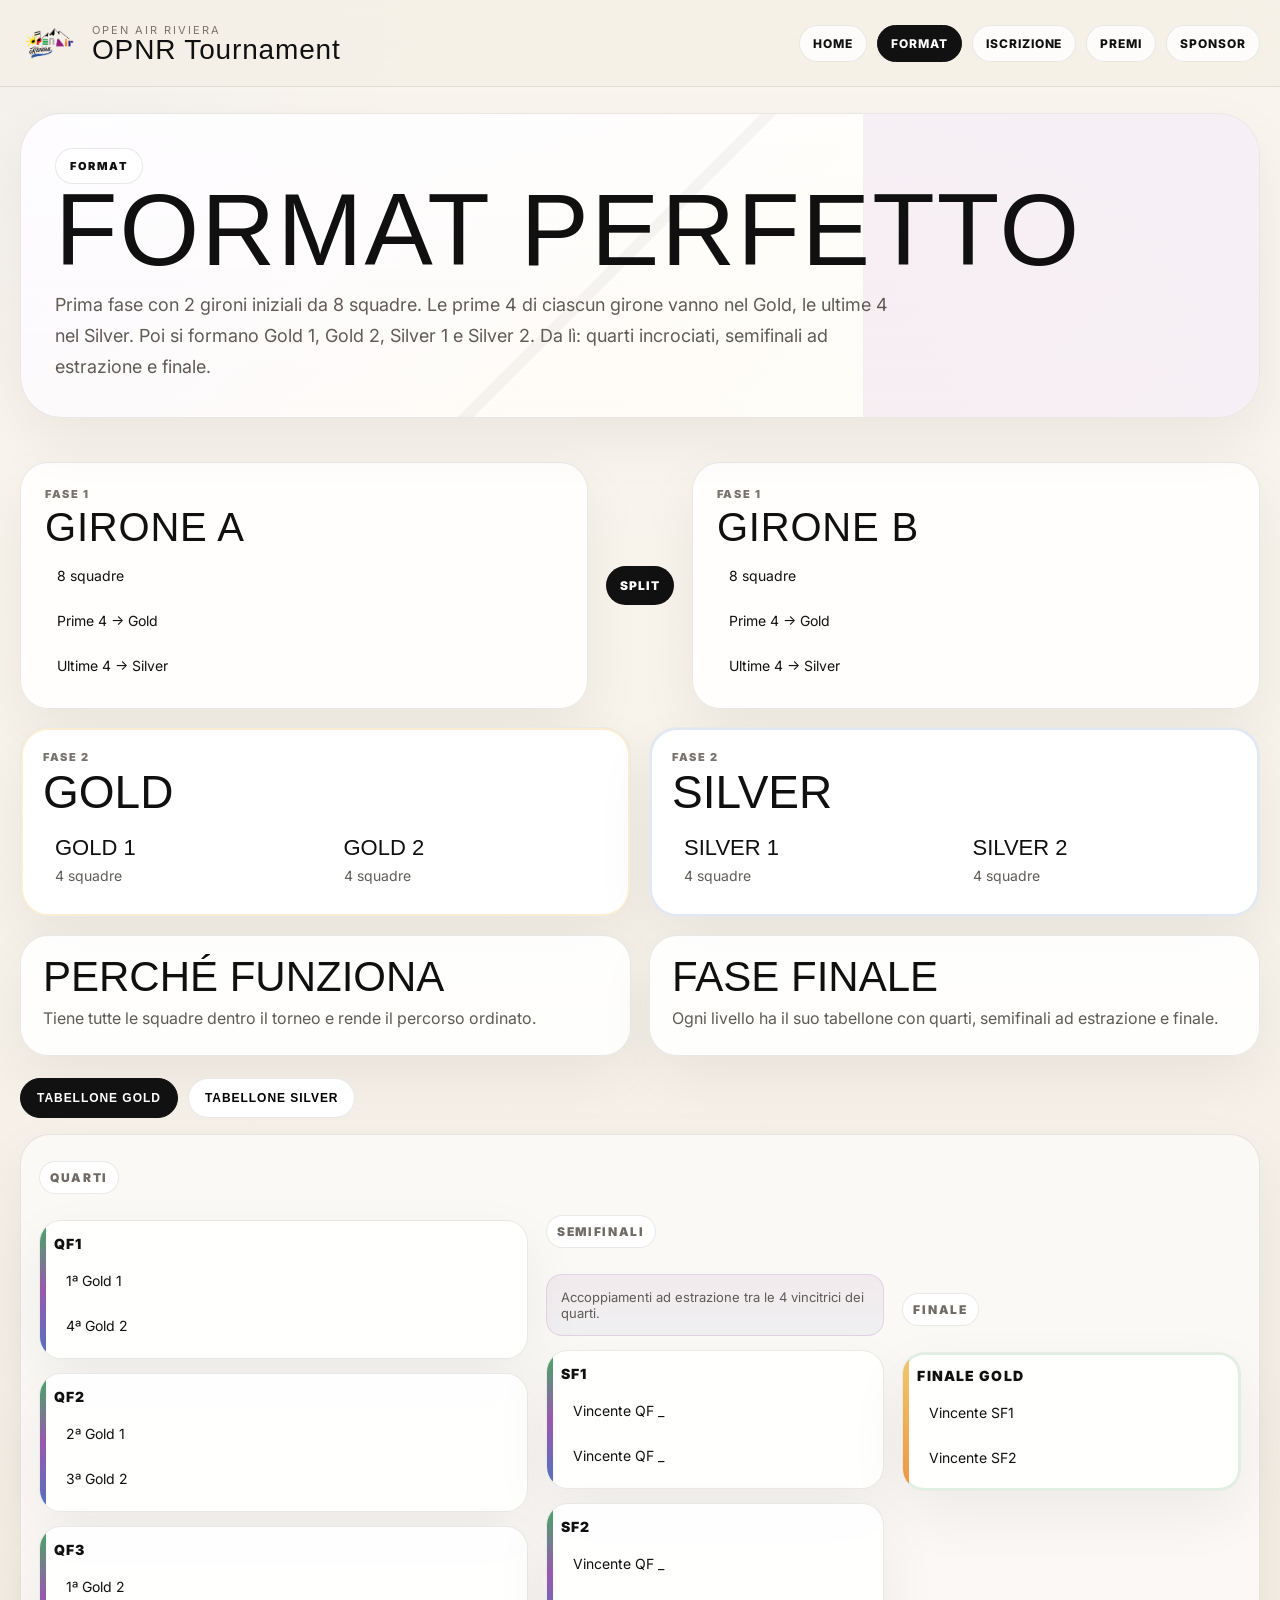
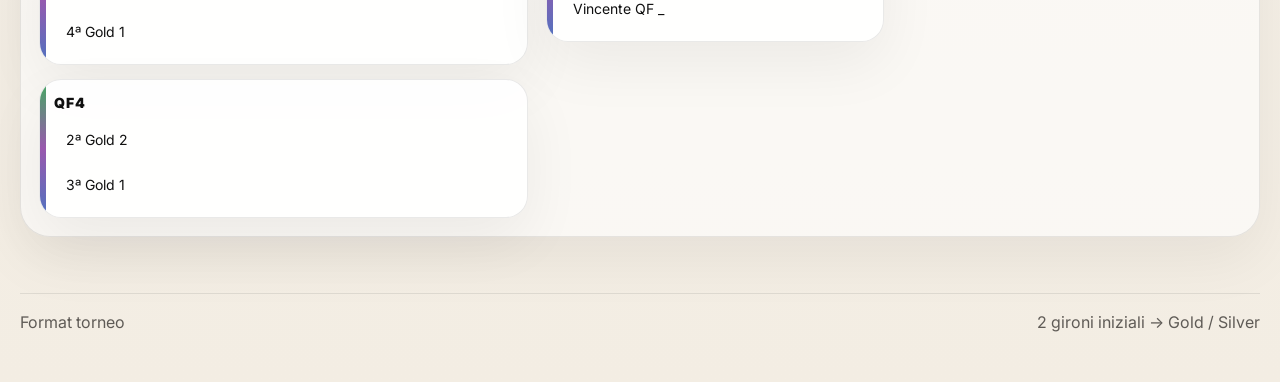
==== format.html @ 982b8d22 "first commit" ====
<!DOCTYPE html>
<html lang="it">
<head>
  <meta charset="UTF-8">
  <meta name="viewport" content="width=device-width, initial-scale=1.0">
  <title>Format — OPNR Riviera Tournament</title>
  <link rel="preconnect" href="https://fonts.googleapis.com">
  <link rel="preconnect" href="https://fonts.gstatic.com" crossorigin>
  <link href="https://fonts.googleapis.com/css2?family=Inter:wght@400;500;600;700;800;900&display=swap" rel="stylesheet">
  <link rel="stylesheet" href="styles.css">
</head>
<body>
<header class="site-header">
  <div class="container nav">
    <a class="brand" href="index.html">
      <img src="Logo_def_OAR_WA_edited.png" alt="Open Air Riviera logo">
      <div><small>Open Air Riviera</small><strong>OPNR Tournament</strong></div>
    </a>
    <nav class="menu"><a href="index.html">Home</a><a href="format.html" class="is-current">Format</a><a href="iscrizione.html">Iscrizione</a><a href="premi.html">Premi</a><a href="sponsor.html">Sponsor</a></nav>
    <button class="menu-toggle" id="menuToggle" aria-label="Apri menu"><span></span><span></span></button>
  </div>
  <div class="mobile-menu" id="mobileMenu"><a href="index.html">Home</a>
<a href="format.html">Format</a>
<a href="iscrizione.html">Iscrizione</a>
<a href="premi.html">Premi</a>
<a href="sponsor.html">Sponsor</a></div>
</header>
<main>
<section class="page-hero">
  <div class="container">
    <div class="hero-shell">
      <div class="hero-grid">
        <div>
          <div class="eyebrow">Format</div>
          <h1>Format perfetto</h1>
          <p>
            Prima fase con 2 gironi iniziali da 8 squadre. Le prime 4 di ciascun girone vanno nel Gold,
            le ultime 4 nel Silver. Poi si formano Gold 1, Gold 2, Silver 1 e Silver 2.
            Da lì: quarti incrociati, semifinali ad estrazione e finale.
          </p>
        </div>
      </div>
      </div>
    </div>
  </div>
</section>

<section class="section">
  <div class="container">
    <div class="format-flow">
      <article class="format-card">
        <small>Fase 1</small>
        <h3>Girone A</h3>
        <ul><li>8 squadre</li><li>Prime 4 → Gold</li><li>Ultime 4 → Silver</li></ul>
      </article>
      <div class="split-marker">Split</div>
      <article class="format-card">
        <small>Fase 1</small>
        <h3>Girone B</h3>
        <ul><li>8 squadre</li><li>Prime 4 → Gold</li><li>Ultime 4 → Silver</li></ul>
      </article>
    </div>

    <div class="phase-two">
      <article class="phase-box gold">
        <small>Fase 2</small>
        <h3>Gold</h3>
        <div class="mini-grid">
          <div class="mini-box"><strong>Gold 1</strong><span>4 squadre</span></div>
          <div class="mini-box"><strong>Gold 2</strong><span>4 squadre</span></div>
        </div>
      </article>
      <article class="phase-box silver">
        <small>Fase 2</small>
        <h3>Silver</h3>
        <div class="mini-grid">
          <div class="mini-box"><strong>Silver 1</strong><span>4 squadre</span></div>
          <div class="mini-box"><strong>Silver 2</strong><span>4 squadre</span></div>
        </div>
      </article>
    </div>

    <div class="text-grid">
      <article class="text-block"><h3>Perché funziona</h3><p>Tiene tutte le squadre dentro il torneo e rende il percorso ordinato.</p></article>
      <article class="text-block"><h3>Fase finale</h3><p>Ogni livello ha il suo tabellone con quarti, semifinali ad estrazione e finale.</p></article>
    </div>

    <div class="tabs">
      <button class="tab is-active" data-tab="gold">Tabellone Gold</button>
      <button class="tab" data-tab="silver">Tabellone Silver</button>
    </div>

    <div class="tab-panel is-active" id="tab-gold">
      <div class="bracket-wrap">
      <div class="bracket">
        <div class="round">
          <h4>Quarti</h4>
          <div class="match"><strong>QF1</strong><div class="team">1ª Gold 1</div><div class="team">4ª Gold 2</div></div>
          <div class="match"><strong>QF2</strong><div class="team">2ª Gold 1</div><div class="team">3ª Gold 2</div></div>
          <div class="match"><strong>QF3</strong><div class="team">1ª Gold 2</div><div class="team">4ª Gold 1</div></div>
          <div class="match"><strong>QF4</strong><div class="team">2ª Gold 2</div><div class="team">3ª Gold 1</div></div>
        </div>
        <div class="round semis">
          <h4>Semifinali</h4>
          <div class="draw-box">Accoppiamenti ad estrazione tra le 4 vincitrici dei quarti.</div>
          <div class="match"><strong>SF1</strong><div class="team">Vincente QF _</div><div class="team">Vincente QF _</div></div>
          <div class="match"><strong>SF2</strong><div class="team">Vincente QF _</div><div class="team">Vincente QF _</div></div>
        </div>
        <div class="round final">
          <h4>Finale</h4>
          <div class="match final-match"><strong>Finale Gold</strong><div class="team">Vincente SF1</div><div class="team">Vincente SF2</div></div>
        </div>
      </div>
      </div>
    </div>

    <div class="tab-panel" id="tab-silver">
      <div class="bracket-wrap">
      <div class="bracket">
        <div class="round">
          <h4>Quarti</h4>
          <div class="match"><strong>QF1</strong><div class="team">1ª Silver 1</div><div class="team">4ª Silver 2</div></div>
          <div class="match"><strong>QF2</strong><div class="team">2ª Silver 1</div><div class="team">3ª Silver 2</div></div>
          <div class="match"><strong>QF3</strong><div class="team">1ª Silver 2</div><div class="team">4ª Silver 1</div></div>
          <div class="match"><strong>QF4</strong><div class="team">2ª Silver 2</div><div class="team">3ª Silver 1</div></div>
        </div>
        <div class="round semis">
          <h4>Semifinali</h4>
          <div class="draw-box">Accoppiamenti ad estrazione tra le 4 vincitrici dei quarti.</div>
          <div class="match"><strong>SF1</strong><div class="team">Vincente QF _</div><div class="team">Vincente QF _</div></div>
          <div class="match"><strong>SF2</strong><div class="team">Vincente QF _</div><div class="team">Vincente QF _</div></div>
        </div>
        <div class="round final">
          <h4>Finale</h4>
          <div class="match final-match"><strong>Finale Silver</strong><div class="team">Vincente SF1</div><div class="team">Vincente SF2</div></div>
        </div>
      </div>
      </div>
    </div>
  </div>
</section>
</main>
<footer class="footer"><div class="container footer-line"><div>Format torneo</div><div>2 gironi iniziali → Gold / Silver</div></div></footer>
<script src="script.js"></script>
</body>
</html>
---- styles.css ----
:root{
  --bg:#f4efe6;
  --paper:#fffdf8;
  --paper-2:#f7f1e7;
  --ink:#101010;
  --muted:#5f5b56;
  --green:#2ea24e;
  --purple:#8e46a5;
  --orange:#ef8a2d;
  --blue:#3b63b8;
  --gold:#efc35f;
  --line:rgba(16,16,16,.09);
  --line-strong:rgba(16,16,16,.15);
  --shadow:0 22px 60px rgba(0,0,0,.06);
  --radius-xl:34px;
  --radius-lg:26px;
  --radius-md:18px;
  --max:1320px;
  --headline: Impact, Haettenschweiler, "Arial Narrow Bold", sans-serif;
  --body: Inter, system-ui, sans-serif;
}
*{box-sizing:border-box}
html{scroll-behavior:smooth}
body{
  margin:0;
  font-family:var(--body);
  color:var(--ink);
  background:
    radial-gradient(circle at top left, rgba(59,99,184,.04), transparent 18%),
    linear-gradient(180deg,#faf6ef 0%, #f3ede3 100%);
}
a{text-decoration:none;color:inherit}
img{display:block;max-width:100%}
.container{width:min(var(--max), calc(100% - 40px));margin:0 auto}

.site-header{
  position:sticky;
  top:0;
  z-index:90;
  backdrop-filter:blur(16px);
  background:rgba(244,239,230,.82);
  border-bottom:1px solid var(--line);
}
.nav{
  display:flex;
  align-items:center;
  justify-content:space-between;
  gap:18px;
  padding:14px 0;
}
.brand{
  display:flex;
  align-items:center;
  gap:14px;
}
.brand img{
  width:58px;height:58px;object-fit:contain;
}
.brand small{
  display:block;
  font-size:11px;
  letter-spacing:.18em;
  text-transform:uppercase;
  color:#7b746d;
}
.brand strong{
  display:block;
  font-family:var(--headline);
  font-weight:400;
  font-size:28px;
  line-height:.92;
  letter-spacing:.03em;
}
.menu{
  display:flex;
  gap:10px;
  flex-wrap:wrap;
}
.menu a{
  padding:10px 13px;
  border-radius:999px;
  border:1px solid var(--line);
  background:rgba(255,255,255,.82);
  font-size:12px;
  font-weight:800;
  text-transform:uppercase;
  letter-spacing:.08em;
}
.menu a.is-current{
  background:#111;
  color:#fff;
  border-color:#111;
}
.menu-toggle{
  display:none;
  width:48px;height:48px;
  border-radius:14px;
  border:1px solid var(--line);
  background:#fff;
  align-items:center;justify-content:center;flex-direction:column;gap:5px;
}
.menu-toggle span{display:block;width:18px;height:2px;background:#111}
.mobile-menu{
  display:none;
  background:rgba(244,239,230,.96);
  border-top:1px solid var(--line);
}
.mobile-menu a{
  display:block;
  padding:14px 20px;
  border-bottom:1px solid var(--line);
  font-weight:700;
}
.mobile-menu.is-open{display:block}

.hero{
  padding:30px 0 24px;
}
.hero-shell{
  position:relative;
  overflow:hidden;
  border-radius:42px;
  border:1px solid var(--line);
  background:
    linear-gradient(180deg, rgba(255,255,255,.84), rgba(255,255,255,.58)),
    linear-gradient(135deg, #f7f0ff 0%, #fff8ea 58%, #fffdf8 100%);
  box-shadow:var(--shadow);
}
.hero-shell::before{
  content:"";
  position:absolute;
  inset:0;
  background:
    linear-gradient(135deg, transparent 0 48%, rgba(16,16,16,.04) 48% 49%, transparent 49% 100%),
    linear-gradient(90deg, transparent 0 68%, rgba(142,70,165,.08) 68% 100%);
  pointer-events:none;
}
.hero-grid{
  position:relative;
  z-index:2;
  display:grid;
  grid-template-columns:1.08fr .92fr;
  gap:24px;
  padding:38px;
}
.eyebrow{
  display:inline-flex;
  align-items:center;
  gap:10px;
  padding:10px 14px;
  border-radius:999px;
  background:#fff;
  border:1px solid var(--line);
  font-size:11px;
  font-weight:900;
  text-transform:uppercase;
  letter-spacing:.14em;
}
.hero-copy h1,
.page-hero h1,
.section-head h2,
.card-title,
.price-row h2,
.prize-col h3,
.partner-card h3,
.feature-card h3,
.format-card h3,
.info-card h3,
.visibility-card h3{
  margin:0;
  font-family:var(--headline);
  font-weight:400;
  text-transform:uppercase;
  line-height:.9;
  letter-spacing:.02em;
}
.hero-copy h1{
  margin:18px 0 16px;
  font-size:clamp(74px, 9vw, 150px);
}
.hero-copy h1 span{
  display:block;
  color:var(--purple);
}
.hero-copy p,
.page-hero p,
.section-head p,
.feature-card p,
.info-card p,
.partner-card p,
.visibility-card p,
.included span,
.prize-item span,
.text-block p{
  margin:0;
  color:var(--muted);
  line-height:1.72;
}
.hero-copy p{max-width:710px;font-size:18px}
.hero-actions{
  display:flex;
  gap:12px;
  flex-wrap:wrap;
  margin:24px 0;
}
.btn{
  display:inline-flex;
  align-items:center;
  justify-content:center;
  padding:14px 18px;
  border-radius:999px;
  font-size:13px;
  font-weight:900;
  text-transform:uppercase;
  letter-spacing:.08em;
}
.btn-primary{background:#111;color:#fff}
.btn-secondary{background:#fff;border:1px solid var(--line-strong)}
.stats{
  display:grid;
  grid-template-columns:repeat(3,1fr);
  gap:14px;
  max-width:760px;
}
.stat,
.info-card,
.feature-card,
.format-card,
.card-large,
.included,
.mockup,
.prize-col,
.prize-item,
.partner-card,
.visibility-card,
.match,
.text-block{
  background:rgba(255,255,255,.9);
  border:1px solid var(--line);
  box-shadow:var(--shadow);
}
.stat{
  border-radius:22px;
  padding:18px;
}
.stat strong{
  display:block;
  font-size:32px;
  line-height:1;
  margin-bottom:8px;
}
.stat span{
  display:block;
  font-size:14px;
  color:var(--muted);
  line-height:1.45;
}
.hero-side{
  display:grid;
  gap:18px;
}
.info-card{
  border-radius:28px;
  padding:22px;
}
.info-card small,
.format-card small,
.partner-card small{
  display:block;
  margin-bottom:8px;
  font-size:11px;
  font-weight:900;
  text-transform:uppercase;
  letter-spacing:.14em;
  color:#79736d;
}
.info-card h3{font-size:40px;margin:0 0 8px}

.section{
  padding:26px 0;
}
.section-alt{
  background:linear-gradient(180deg, rgba(255,255,255,.16), rgba(255,255,255,0));
}
.section-head{
  display:flex;
  align-items:flex-end;
  justify-content:space-between;
  gap:20px;
  margin-bottom:20px;
}
.section-head h2{font-size:64px}
.section-head p{max-width:660px}

.page-hero{
  padding:26px 0 18px;
}
.page-hero .hero-grid{
  grid-template-columns:1fr;
  padding:34px;
}
.page-hero h1{
  font-size:clamp(58px, 8vw, 118px);
}
.page-hero p{
  max-width:860px;
  margin-top:14px;
  font-size:18px;
}

.concept-grid{
  display:grid;
  grid-template-columns:repeat(3,1fr);
  gap:16px;
}
.feature-card{
  border-radius:26px;
  padding:22px;
}
.feature-card h3{font-size:34px;margin:0 0 8px}

.format-flow{
  display:grid;
  grid-template-columns:1fr auto 1fr;
  gap:18px;
  align-items:center;
}
.format-card{
  border-radius:28px;
  padding:24px;
}
.format-card h3{font-size:40px;margin:0 0 12px}
.format-card ul,
.partner-list{
  list-style:none;
  padding:0;
  margin:0;
  display:grid;
  gap:8px;
}
.format-card li,
.mini-box,
.partner-list li,
.team{
  padding:10px 12px;
  border-radius:12px;
  background:var(--paper-soft);
  font-size:14px;
}
.split-marker{
  display:inline-flex;
  align-items:center;
  justify-content:center;
  padding:12px 14px;
  border-radius:999px;
  background:#111;
  color:#fff;
  font-size:12px;
  font-weight:900;
  text-transform:uppercase;
  letter-spacing:.08em;
}
.phase-two{
  display:grid;
  grid-template-columns:1fr 1fr;
  gap:18px;
  margin-top:18px;
}
.phase-box{
  border-radius:28px;
  padding:22px;
  background:#fff;
  border:1px solid var(--line);
  box-shadow:var(--shadow);
}
.phase-box.gold{box-shadow:inset 0 0 0 2px rgba(240,194,95,.28), var(--shadow)}
.phase-box.silver{box-shadow:inset 0 0 0 2px rgba(59,99,184,.15), var(--shadow)}
.phase-box small{
  display:block;
  margin-bottom:8px;
  font-size:11px;
  font-weight:900;
  text-transform:uppercase;
  letter-spacing:.14em;
  color:#79736d;
}
.phase-box h3{
  margin:0 0 12px;
  font-family:var(--headline);
  font-size:46px;
  font-weight:400;
  text-transform:uppercase;
  line-height:.9;
}
.mini-grid{
  display:grid;
  grid-template-columns:1fr 1fr;
  gap:12px;
}
.mini-box strong{
  display:block;
  margin-bottom:6px;
  font-size:22px;
  font-family:var(--headline);
  font-weight:400;
  text-transform:uppercase;
}
.mini-box span{
  color:var(--muted);
  font-size:14px;
}
.text-grid{
  display:grid;
  grid-template-columns:1fr 1fr;
  gap:18px;
  margin-top:18px;
}
.text-block{
  border-radius:28px;
  padding:22px;
}
.text-block h3{
  margin:0 0 8px;
  font-family:var(--headline);
  font-size:42px;
  font-weight:400;
  text-transform:uppercase;
  line-height:.92;
}
.tabs{
  display:flex;
  gap:10px;
  flex-wrap:wrap;
  margin-top:22px;
}
.tab{
  padding:12px 16px;
  border-radius:999px;
  border:1px solid var(--line);
  background:#fff;
  cursor:pointer;
  font-size:12px;
  font-weight:900;
  text-transform:uppercase;
  letter-spacing:.08em;
}
.tab.is-active{
  background:#111;
  color:#fff;
  border-color:#111;
}
.tab-panel{display:none;margin-top:16px}
.tab-panel.is-active{display:block}
.bracket{
  display:grid;
  grid-template-columns:1.3fr .9fr .9fr;
  gap:18px;
  align-items:start;
}
.round{
  display:grid;
  gap:14px;
}
.round h4{
  margin:0 0 12px;
  font-size:12px;
  font-weight:900;
  text-transform:uppercase;
  letter-spacing:.14em;
  color:#706b65;
}
.round.semis{padding-top:54px}
.round.final{padding-top:132px}
.match{
  border-radius:22px;
  padding:14px;
}
.match strong{
  display:block;
  margin-bottom:10px;
  font-size:14px;
  font-weight:900;
  text-transform:uppercase;
  letter-spacing:.08em;
}
.team + .team{margin-top:8px}
.draw-box{
  padding:14px;
  border-radius:16px;
  border:1px solid rgba(142,70,165,.12);
  background:linear-gradient(180deg, rgba(142,70,165,.06), rgba(59,99,184,.04));
  color:var(--muted);
  font-size:13px;
}
.final-match{
  box-shadow:inset 0 0 0 2px rgba(46,162,78,.16), var(--shadow);
}

.two-col{
  display:grid;
  grid-template-columns:1.05fr .95fr;
  gap:20px;
}
.card-large{
  border-radius:32px;
  padding:28px;
}
.price-row{
  display:flex;
  align-items:flex-start;
  justify-content:space-between;
  gap:16px;
  margin-top:14px;
}
.price-row h2{font-size:60px}
.price-row span{
  font-size:14px;
  font-weight:800;
  text-transform:uppercase;
  letter-spacing:.08em;
  color:var(--muted);
}
.included-grid{
  display:grid;
  grid-template-columns:1fr 1fr;
  gap:14px;
  margin-top:20px;
}
.included{
  border-radius:22px;
  padding:18px;
}
.included strong,
.prize-item strong{
  display:block;
  margin-bottom:8px;
  font-size:19px;
}
.shirt-row{
  display:flex;
  gap:10px;
  margin-top:10px;
}
.shirt{
  width:74px;height:78px;position:relative;
  border:2px solid rgba(255,255,255,.9);
  box-shadow:0 10px 18px rgba(0,0,0,.09);
  clip-path:polygon(21% 0,36% 12%,64% 12%,79% 0,100% 20%,87% 34%,82% 100%,18% 100%,13% 34%,0 20%);
}
.shirt-a{
  background:linear-gradient(135deg, rgba(255,255,255,.24), transparent 34%), linear-gradient(90deg, var(--green) 0 34%, #fff 34% 60%, var(--purple) 60% 100%);
}
.shirt-b{
  background:linear-gradient(160deg, rgba(255,255,255,.22), transparent 34%), linear-gradient(135deg, var(--blue) 0 46%, #fff 46% 68%, var(--green) 68% 100%);
}
.shirt::after{
  content:"";
  position:absolute;
  left:50%;
  top:9px;
  transform:translateX(-50%);
  width:26px;
  height:26px;
  background:url('24dde44e-f895-4fc1-8870-c270201fd8a5.png') center/cover no-repeat;
  border-radius:8px;
}
.sub-title{
  margin:14px 0 18px;
  font-size:48px;
}
.mockups{
  display:grid;
  grid-template-columns:repeat(3,1fr);
  gap:14px;
}
.mockup{
  border-radius:22px;
  padding:14px;
}
.placeholder{
  aspect-ratio:4/5;
  display:flex;
  align-items:center;
  justify-content:center;
  border-radius:16px;
  border:2px dashed rgba(16,16,16,.14);
  background:var(--paper-soft);
  color:#7a746d;
  font-weight:800;
}
.mockup strong{
  display:block;
  margin-top:12px;
  font-size:16px;
}

.prize-grid{
  display:grid;
  grid-template-columns:repeat(3,1fr);
  gap:16px;
}
.prize-col{
  border-radius:28px;
  padding:22px;
}
.prize-col h3{
  font-size:36px;
  margin:0 0 14px;
}
.prize-col.special{
  box-shadow:inset 0 0 0 2px rgba(142,70,165,.14), var(--shadow);
}
.prize-item{
  border-radius:22px;
  padding:18px;
  background:#fff;
  border:1px solid var(--line);
}
.prize-item + .prize-item{margin-top:12px}
.prize-item.focus{
  box-shadow:inset 0 0 0 2px rgba(59,99,184,.14);
}

.visibility-layout{
  display:grid;
  grid-template-columns:300px 1fr;
  gap:18px;
}
.visibility-nav{
  display:grid;
  gap:12px;
}
.vis-btn{
  padding:18px;
  border-radius:20px;
  border:1px solid var(--line);
  background:#fff;
  cursor:pointer;
  text-align:left;
  font-weight:900;
  text-transform:uppercase;
  letter-spacing:.06em;
}
.vis-btn.is-active{
  background:#111;
  color:#fff;
  border-color:#111;
}
.vis-panel{
  display:none;
}
.vis-panel.is-active{
  display:block;
}
.visibility-card{
  border-radius:30px;
  padding:28px;
}
.visibility-card h3{font-size:48px}

.partner-highlight{
  border-radius:32px;
  padding:26px;
  margin-bottom:18px;
  background:linear-gradient(135deg, rgba(255,255,255,.94), rgba(255,255,255,.84));
  border:1px solid var(--line);
  box-shadow:var(--shadow);
}
.partner-highlight h3{
  margin:14px 0 10px;
  font-family:var(--headline);
  font-size:56px;
  font-weight:400;
  text-transform:uppercase;
  line-height:.9;
}
.partner-layout{
  display:grid;
  grid-template-columns:repeat(3,1fr);
  gap:16px;
}
.partner-card{
  border-radius:28px;
  padding:22px;
}
.partner-card h3{
  font-size:34px;
  margin:0 0 10px;
}
.footer{
  padding:30px 0 50px;
  color:var(--muted);
}
.footer-line{
  display:flex;
  justify-content:space-between;
  gap:20px;
  flex-wrap:wrap;
  border-top:1px solid var(--line);
  padding-top:18px;
}

@media (max-width:1100px){
  .hero-grid,
  .two-col,
  .visibility-layout,
  .partner-layout{
    grid-template-columns:1fr;
  }
  .concept-grid,
  .phase-two,
  .included-grid,
  .mockups,
  .prize-grid,
  .text-grid{
    grid-template-columns:repeat(2,1fr);
  }
  .bracket{
    grid-template-columns:1fr;
  }
  .round.semis,
  .round.final{
    padding-top:0;
  }
}
@media (max-width:820px){
  .menu{display:none}
  .menu-toggle{display:flex}
  .hero-grid,
  .stats,
  .concept-grid,
  .phase-two,
  .two-col,
  .included-grid,
  .mockups,
  .prize-grid,
  .text-grid{
    grid-template-columns:1fr;
  }
  .format-flow{
    grid-template-columns:1fr;
  }
  .section-head{
    flex-direction:column;
    align-items:flex-start;
  }
  .section-head h2{font-size:48px}
  .hero-copy h1{font-size:72px}
}


/* V7 home full-screen hero */
.home-hero{
  min-height:calc(100vh - 87px);
  display:flex;
  align-items:center;
}
.home-hero .hero-shell{
  min-height:calc(100vh - 140px);
}
.home-hero .hero-shell::after{
  content:"";
  position:absolute;
  inset:0;
  background:
    radial-gradient(circle at 14% 16%, rgba(46,162,78,.16), transparent 24%),
    radial-gradient(circle at 82% 18%, rgba(142,70,165,.16), transparent 22%),
    radial-gradient(circle at 70% 72%, rgba(59,99,184,.14), transparent 24%),
    radial-gradient(circle at 40% 86%, rgba(239,138,45,.16), transparent 24%);
  pointer-events:none;
}
.home-hero .hero-grid{
  min-height:calc(100vh - 140px);
  align-items:center;
}
.home-hero .hero-copy h1{
  font-size:clamp(96px, 12vw, 184px);
  max-width:980px;
}
.home-hero .hero-copy p{
  font-size:20px;
  max-width:760px;
}
.home-hero .hero-side{
  align-self:center;
}
.highlight-line{
  margin-top:18px;
  display:flex;
  gap:10px;
  flex-wrap:wrap;
}
.highlight-pill{
  padding:10px 12px;
  border-radius:999px;
  background:rgba(255,255,255,.86);
  border:1px solid var(--line);
  font-size:12px;
  font-weight:800;
  text-transform:uppercase;
  letter-spacing:.08em;
}
.home-hero .info-card{
  backdrop-filter:blur(8px);
  background:rgba(255,255,255,.84);
}
.home-hero .info-card.primary{
  background:linear-gradient(135deg, rgba(255,255,255,.96), rgba(255,255,255,.86));
  box-shadow:inset 0 0 0 2px rgba(142,70,165,.10), var(--shadow);
}
.section-slab{
  padding:10px 0 26px;
}

/* Better bracket visuals restored */
.tab-panel .bracket{
  margin-top:8px;
}
.match{
  position:relative;
  overflow:hidden;
}
.match::before{
  content:"";
  position:absolute;
  inset:0 auto 0 0;
  width:6px;
  background:linear-gradient(180deg,var(--green), var(--purple), var(--blue));
  opacity:.9;
}
.match.final-match::before{
  background:linear-gradient(180deg,var(--gold), var(--orange));
}
.round h4{
  display:inline-flex;
  width:max-content;
  padding:8px 10px;
  border-radius:999px;
  background:#fff;
  border:1px solid var(--line);
}
.draw-box{
  background:linear-gradient(180deg, rgba(142,70,165,.08), rgba(59,99,184,.06));
  border:1px solid rgba(142,70,165,.16);
}
.tab-panel.is-active{
  animation:fadeUp .28s ease;
}
@keyframes fadeUp{
  from{opacity:0;transform:translateY(8px)}
  to{opacity:1;transform:translateY(0)}
}
.bracket-wrap{
  padding:18px;
  border-radius:30px;
  background:rgba(255,255,255,.58);
  border:1px solid var(--line);
  box-shadow:var(--shadow);
}
@media (max-width:820px){
  .home-hero{
    min-height:auto;
  }
  .home-hero .hero-shell,
  .home-hero .hero-grid{
    min-height:auto;
  }
  .home-hero .hero-copy h1{
    font-size:86px;
  }
  .home-hero .hero-copy p{
    font-size:18px;
  }
}
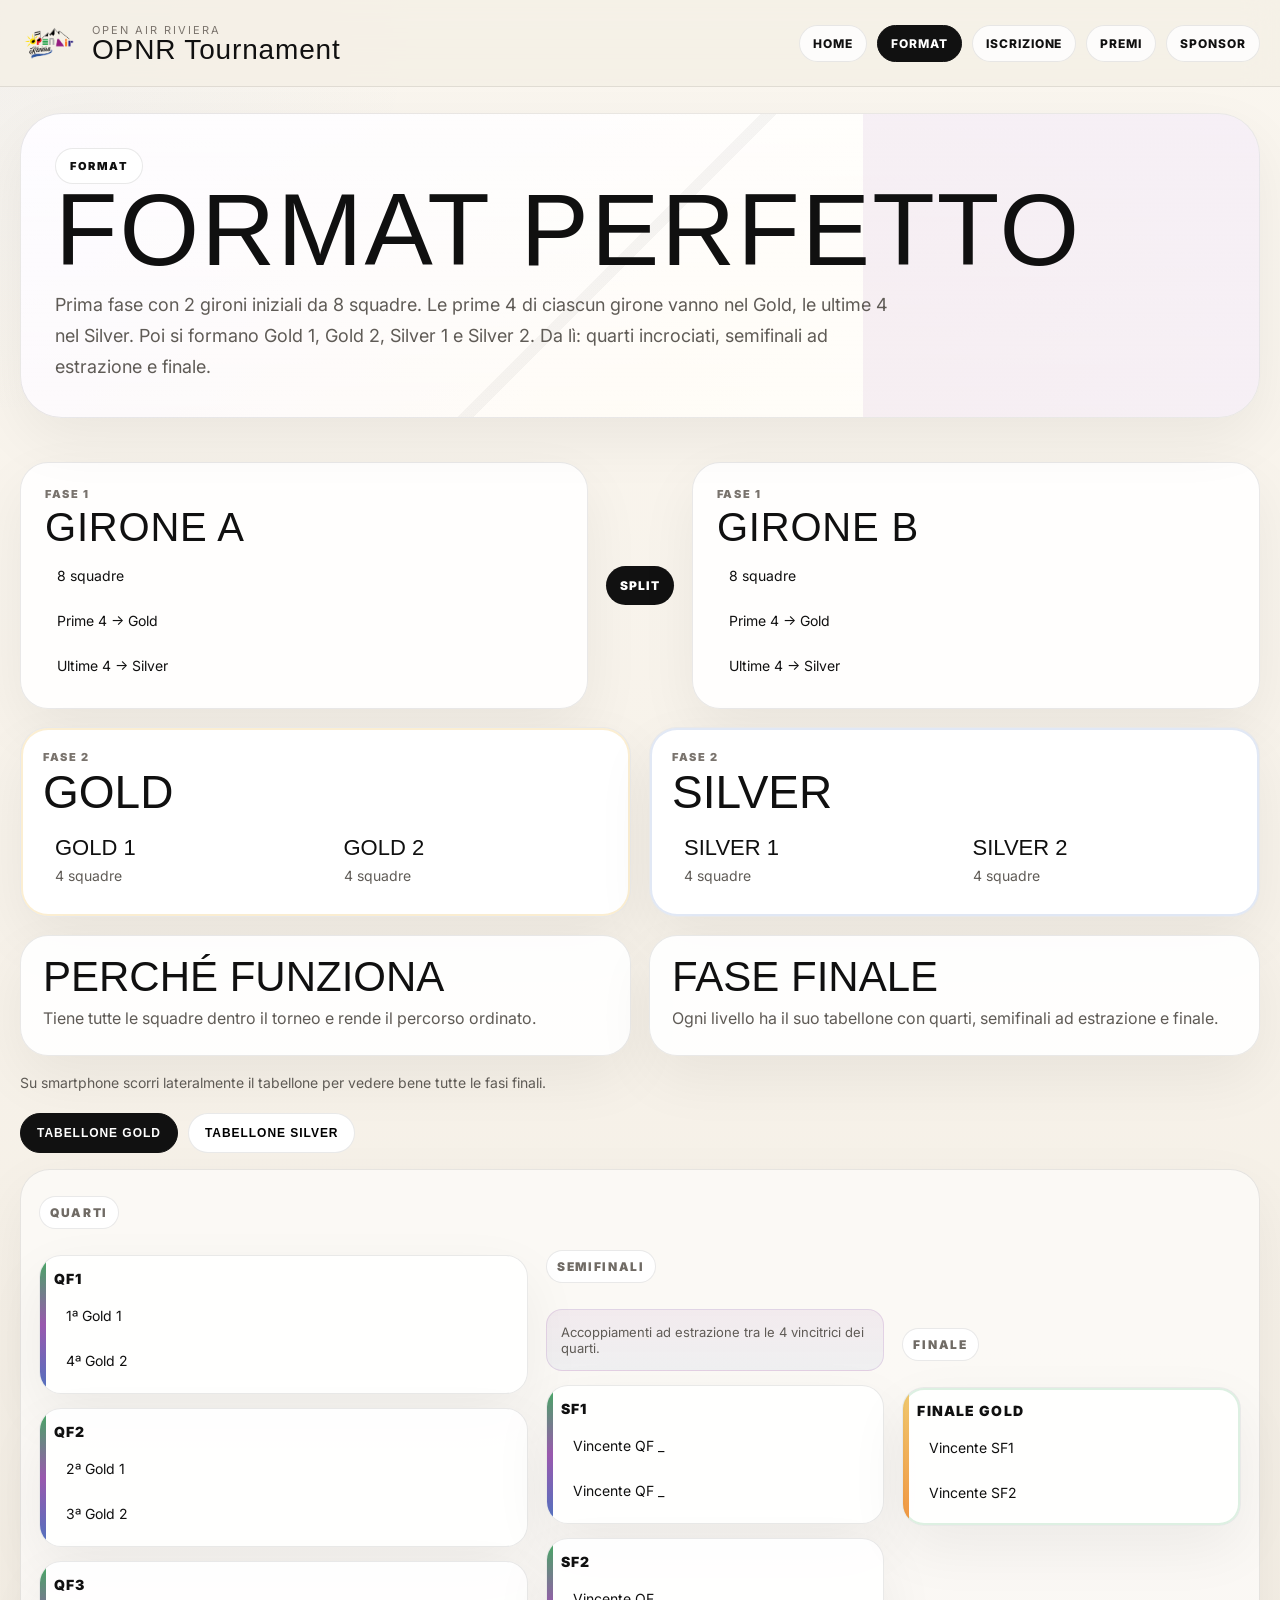
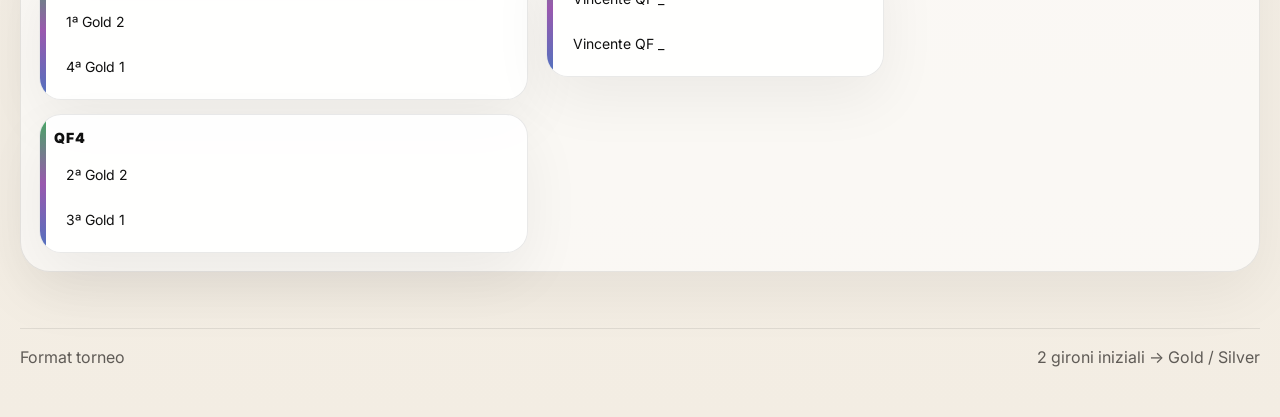
==== commit 95d0ef4e: "V 0.1.2" ====
--- a/format.html
+++ b/format.html
@@ -85,6 +85,7 @@
       <article class="text-block"><h3>Fase finale</h3><p>Ogni livello ha il suo tabellone con quarti, semifinali ad estrazione e finale.</p></article>
     </div>
 
+    <p style="margin:18px 0 8px;color:#5f5b56;font-size:14px;">Su smartphone scorri lateralmente il tabellone per vedere bene tutte le fasi finali.</p>
     <div class="tabs">
       <button class="tab is-active" data-tab="gold">Tabellone Gold</button>
       <button class="tab" data-tab="silver">Tabellone Silver</button>
--- a/styles.css
+++ b/styles.css
@@ -873,3 +873,66 @@
     font-size:18px;
   }
 }
+
+
+/* --- Mobile optimization v8 --- */
+@media (max-width: 820px){
+  body{overflow-x:hidden}
+  .container{width:min(var(--max), calc(100% - 24px))}
+  .hero{padding:16px 0 18px}
+  .hero-shell{border-radius:28px}
+  .hero-grid,.page-hero .hero-grid{padding:22px 16px 18px;gap:16px}
+  .eyebrow{padding:8px 11px;font-size:10px;letter-spacing:.1em}
+  .hero-copy h1{font-size:54px !important;line-height:.9;margin:12px 0 12px}
+  .page-hero h1{font-size:50px !important;line-height:.92}
+  .hero-copy p,.page-hero p{font-size:16px !important;line-height:1.6}
+  .hero-actions{display:grid;grid-template-columns:1fr;gap:10px;margin:18px 0}
+  .btn{width:100%;min-height:48px}
+  .stats{grid-template-columns:1fr;gap:10px;max-width:none}
+  .stat{padding:14px;border-radius:18px}
+  .stat strong{font-size:26px}
+  .info-card,.feature-card,.format-card,.phase-box,.text-block,.card-large,.prize-col,.partner-card,.visibility-card,.match{border-radius:18px}
+  .info-card h3,.feature-card h3,.format-card h3,.text-block h3,.partner-card h3,.visibility-card h3{font-size:28px}
+  .section{padding:18px 0}
+  .section-head{gap:10px;margin-bottom:14px}
+  .section-head h2{font-size:38px !important;line-height:.95}
+  .section-head p{font-size:15px;line-height:1.55}
+  .format-flow{gap:12px}
+  .split-marker{width:max-content}
+  .phase-two,.text-grid,.included-grid,.mockups,.prize-grid,.partner-layout,.visibility-layout{gap:12px}
+  .mini-grid{grid-template-columns:1fr;gap:10px}
+  .price-row{flex-direction:column;gap:8px}
+  .price-row h2{font-size:46px}
+  .sub-title{font-size:34px;margin:12px 0 14px}
+  .mockup{padding:12px}
+  .tab-panel{margin-top:12px}
+  .bracket-wrap{
+    padding:12px;border-radius:20px;overflow-x:auto;-webkit-overflow-scrolling:touch
+  }
+  .bracket{
+    display:flex !important;gap:12px;align-items:flex-start;min-width:980px
+  }
+  .round{min-width:300px;flex:0 0 300px}
+  .round h4{position:sticky;top:0;z-index:1}
+  .round.semis,.round.final{padding-top:0 !important}
+  .match{padding:12px}
+  .match strong{font-size:13px}
+  .team{font-size:13px;padding:9px 10px}
+  .draw-box{font-size:12px;line-height:1.45}
+  .tabs{gap:8px}
+  .tab{flex:1 1 0;min-width:0;text-align:center;padding:11px 12px;font-size:11px}
+  .prize-col h3{font-size:30px}
+  .partner-highlight h3{font-size:40px}
+  .footer{padding:20px 0 36px}
+  .footer-line{gap:8px;font-size:14px}
+}
+@media (max-width: 420px){
+  .hero-copy h1{font-size:46px !important}
+  .page-hero h1{font-size:42px !important}
+  .section-head h2{font-size:34px !important}
+  .price-row h2{font-size:40px}
+  .info-card h3,.feature-card h3,.format-card h3,.text-block h3,.partner-card h3,.visibility-card h3,.prize-col h3{font-size:26px}
+  .partner-highlight h3{font-size:34px}
+  .bracket{min-width:920px}
+  .round{min-width:280px;flex-basis:280px}
+}
